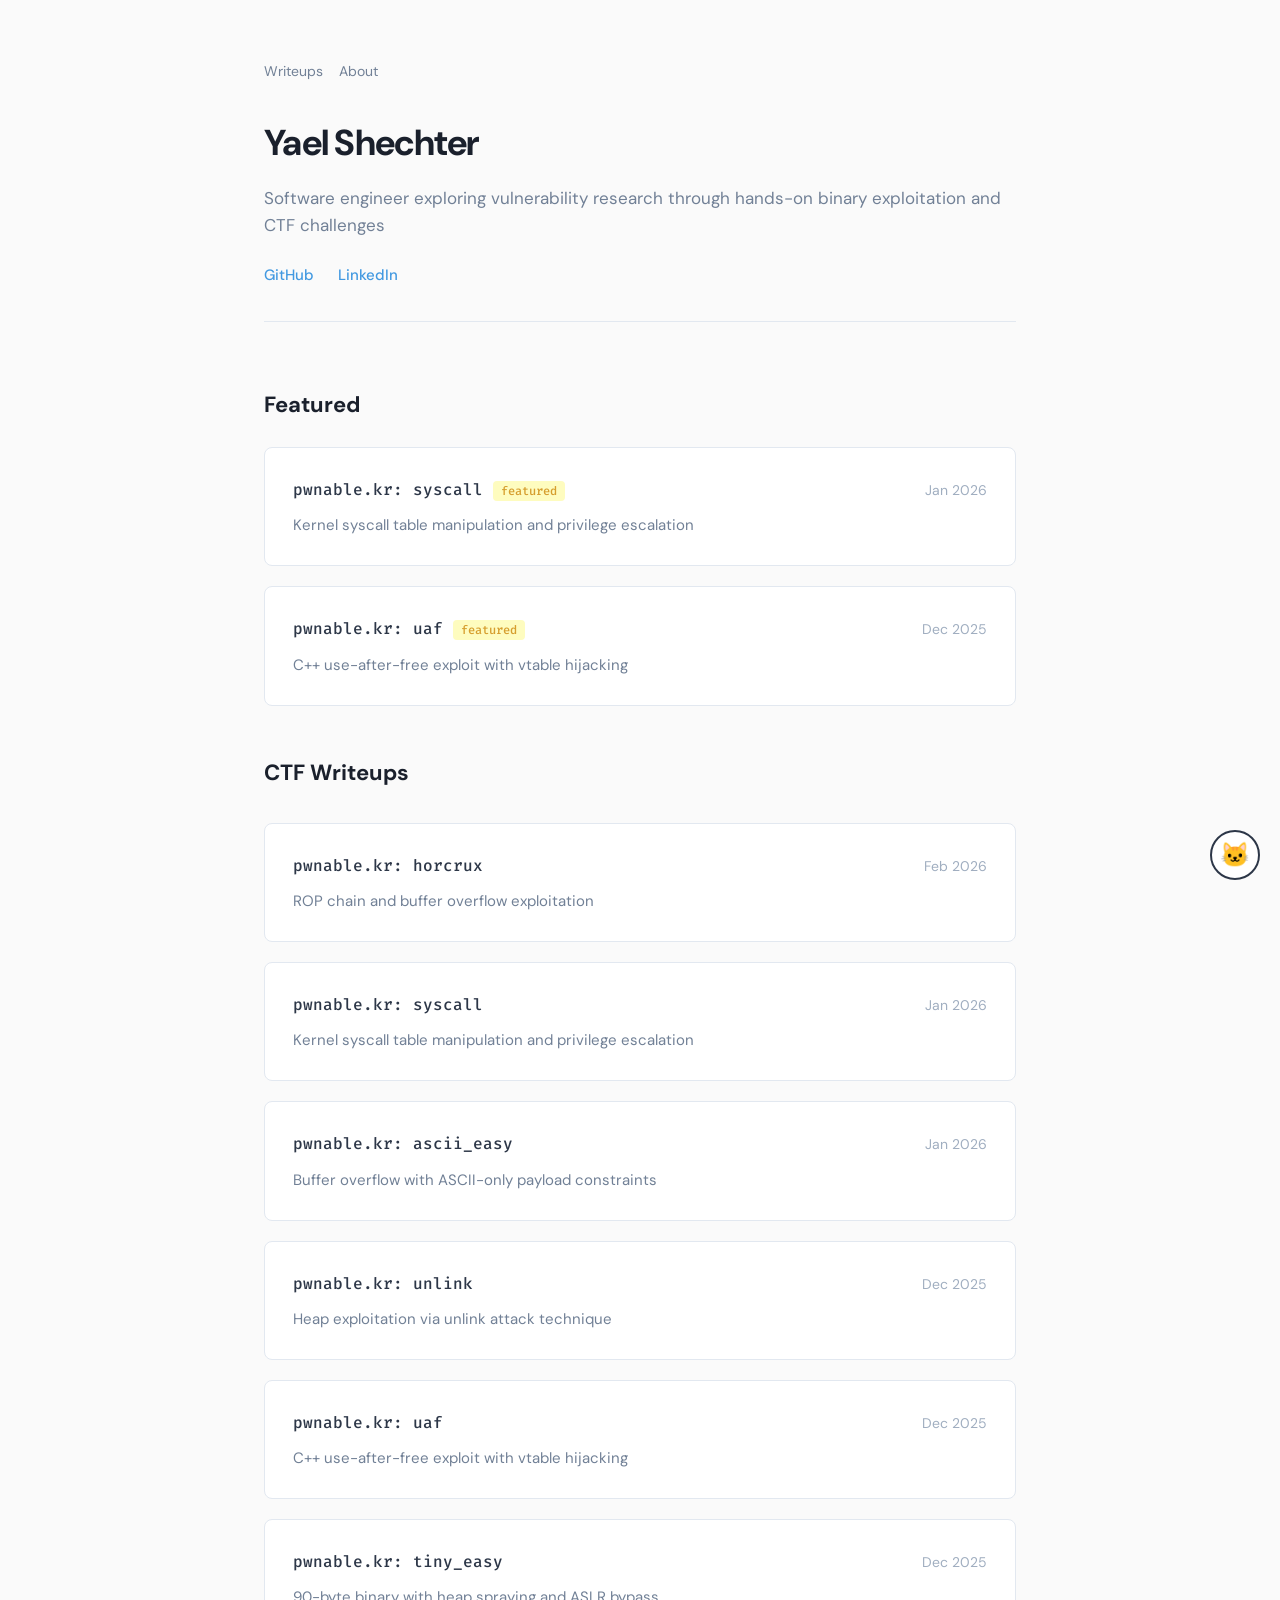
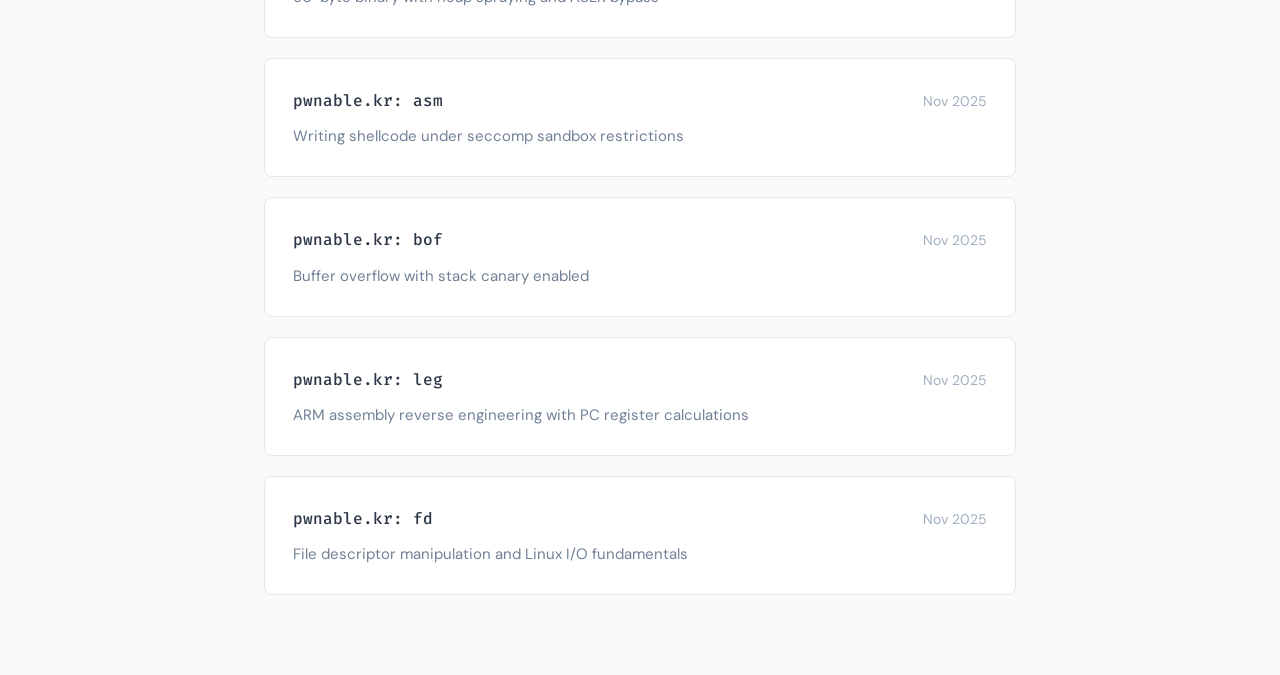
==== index.html @ b657d60a "featured" ====
<!DOCTYPE html>
<html lang="en">
<head>
    <!-- Google tag (gtag.js) -->
    <script async src="https://www.googletagmanager.com/gtag/js?id=G-88239B8JH3"></script>
    <script>
        window.dataLayer = window.dataLayer || [];
        function gtag(){dataLayer.push(arguments);}
        gtag('js', new Date());

        gtag('config', 'G-88239B8JH3');
    </script>

    <meta property="og:type" content="website" />
    <meta property="og:site_name" content="Yael Shechter - Security Research" />
    <meta property="og:title" content="Yael Shechter | Security Research & Binary Exploitation" />
    <meta property="og:description" content="Binary exploitation and vulnerability research writeups, focused on Linux internals and hands-on pwnable.kr challenges." />
    <meta property="og:url" content="https://yaelshechter.github.io/" />

    <meta name="description" content="Security research writeups by Yael Shechter, focusing on binary exploitation, Linux internals, and vulnerability research through hands-on pwnable.kr challenges." />
    <meta charset="UTF-8">
    <meta name="viewport" content="width=device-width, initial-scale=1.0">
    <title>Yael Shechter | Security Research & Binary Exploitation Writeups</title>
    <link rel="preconnect" href="https://fonts.googleapis.com">
    <link rel="preconnect" href="https://fonts.gstatic.com" crossorigin>
    <link rel="canonical" href="https://yaelshechter.github.io/" />

    <link href="https://fonts.googleapis.com/css2?family=DM+Sans:wght@400;500;700&family=Fira+Code:wght@400;500&display=swap" rel="stylesheet">
    <style>
        * {
            margin: 0;
            padding: 0;
            box-sizing: border-box;
        }

        body {
            font-family: 'DM Sans', sans-serif;
            background: #fafafa;
            color: #2d3748;
            line-height: 1.7;
        }

        .container {
            max-width: 800px;
            margin: 0 auto;
            padding: 60px 24px;
        }

        header {
            margin-bottom: 64px;
            padding-bottom: 32px;
            border-bottom: 1px solid #e2e8f0;
        }

        h1 {
            font-size: 36px;
            font-weight: 700;
            margin-bottom: 12px;
            color: #1a202c;
            letter-spacing: -0.02em;
        }

        .subtitle {
            color: #718096;
            font-size: 17px;
            margin-bottom: 24px;
            line-height: 1.6;
        }

        .links {
            display: flex;
            gap: 24px;
        }

        .links a {
            color: #4299e1;
            text-decoration: none;
            font-size: 15px;
            font-weight: 500;
            transition: color 0.2s;
        }

        .links a:hover {
            color: #2b6cb0;
        }

        .nav-links {
            display: flex;
            gap: 16px;
            margin-bottom: 24px;
        }

        .nav-links a {
            color: #718096;
            text-decoration: none;
            font-size: 14px;
            padding-bottom: 2px;
            border-bottom: 2px solid transparent;
            transition: all 0.2s;
        }

        .nav-links a:hover {
            color: #2d3748;
            border-bottom-color: #2d3748;
        }

        .section-title {
            font-size: 22px;
            font-weight: 700;
            margin-bottom: 32px;
            color: #1a202c;
        }

        .writeup-item {
            background: white;
            padding: 28px;
            margin-bottom: 20px;
            border-radius: 8px;
            border: 1px solid #e2e8f0;
            transition: all 0.2s ease;
            cursor: pointer;
        }

        .writeup-item a {
            text-decoration: none;
            color: inherit;
            display: block;
        }

        .writeup-item:hover {
            border-color: #2d3748;
            box-shadow: 8px 8px 0 #2d3748;
            transform: translateY(-2px);
        }

        .writeup-header {
            display: flex;
            justify-content: space-between;
            align-items: baseline;
            margin-bottom: 10px;
            gap: 20px;
        }

        .writeup-title {
            font-family: 'Fira Code', monospace;
            font-size: 16px;
            font-weight: 500;
            color: #2d3748;
        }

        .writeup-date {
            font-size: 14px;
            color: #a0aec0;
            white-space: nowrap;
        }

        .writeup-desc {
            color: #718096;
            font-size: 15px;
            line-height: 1.6;
        }

        .writeup-item.wip {
            background: #f7fafc;
            border-color: #edf2f7;
            cursor: default;
        }

        .writeup-item.wip:hover {
            border-color: #edf2f7;
            box-shadow: none;
            transform: none;
        }

        .writeup-item.wip .writeup-title {
            color: #a0aec0;
        }

        .writeup-item.wip .writeup-title::after {
            content: ' (WIP)';
            font-size: 13px;
            font-weight: 400;
            color: #cbd5e0;
        }

        .featured-badge {
            font-size: 12px;
            font-weight: 500;
            color: #d69e2e;
            background: #fefcbf;
            padding: 2px 8px;
            border-radius: 4px;
            margin-left: 10px;
            vertical-align: middle;
        }

        .featured-section {
            margin-bottom: 48px;
        }

        .featured-section .section-title {
            margin-bottom: 24px;
        }

        .all-section .section-title {
            margin-bottom: 24px;
        }

        @media (max-width: 768px) {
            h1 {
                font-size: 28px;
            }

            .writeup-header {
                flex-direction: column;
                gap: 6px;
            }

            .writeup-item {
                padding: 20px;
            }
        }
        /* Cat button */
        .cat-button {
            position: fixed;
            bottom: 20px;
            right: 20px;
            width: 50px;
            height: 50px;
            border-radius: 50%;
            background: white;
            border: 2px solid #2d3748;
            cursor: pointer;
            font-size: 24px;
            display: flex;
            align-items: center;
            justify-content: center;
            transition: all 0.2s ease;
            z-index: 1000;
        }

        .cat-button:hover {
            transform: scale(1.1);
            box-shadow: 4px 4px 0 #2d3748;
        }

        .cat-button:active {
            transform: scale(0.95);
        }
    </style>

    <script type="application/ld+json">
        {
            "@context": "https://schema.org",
            "@type": "Person",
            "name": "Yael Shechter",
            "url": "https://yaelshechter.github.io/",
            "sameAs": [
                "https://github.com/yaelshechter",
                "https://www.linkedin.com/in/yaelshechter/"
            ],
            "jobTitle": "Software Engineer / Security Researcher",
            "knowsAbout": [
                "Binary Exploitation",
                "Linux Internals",
                "Vulnerability Research",
                "CTF Challenges"
            ]
        }
    </script>

</head>
<body>
<script>
    // Function to spawn cats only when button is clicked
    function spawnCat() {
        const script = document.createElement('script');
        script.src = 'js/oneko.js';
        document.body.appendChild(script);
    }
</script>

<button class="cat-button" onclick="spawnCat()" title="Add a cat!">🐱</button>

<div class="container">
    <header>
        <div class="nav-links">
            <a href="index.html">Writeups</a>
            <a href="about.html">About</a>
        </div>
        <h1>Yael Shechter</h1>
        <p class="subtitle">Software engineer exploring vulnerability research through hands-on binary exploitation and CTF challenges</p>
        <div class="links">
            <a href="https://github.com/yaelshechter">GitHub</a>
            <a href="https://www.linkedin.com/in/yaelshechter/">LinkedIn</a>
        </div>
    </header>

    <main>
        <div class="featured-section">
            <h2 class="section-title">Featured</h2>

            <div class="writeup-item">
                <a href="pwnable-syscall.html">
                    <div class="writeup-header">
                        <span class="writeup-title">pwnable.kr: syscall<span class="featured-badge">featured</span></span>
                        <span class="writeup-date">Jan 2026</span>
                    </div>
                    <p class="writeup-desc">Kernel syscall table manipulation and privilege escalation</p>
                </a>
            </div>

            <div class="writeup-item">
                <a href="pwnable-uaf.html">
                    <div class="writeup-header">
                        <span class="writeup-title">pwnable.kr: uaf<span class="featured-badge">featured</span></span>
                        <span class="writeup-date">Dec 2025</span>
                    </div>
                    <p class="writeup-desc">C++ use-after-free exploit with vtable hijacking</p>
                </a>
            </div>
        </div>

        <h2 class="section-title">CTF Writeups</h2>

        <div class="writeup-item">
            <a href="pwnable-horcruxes.html">
                <div class="writeup-header">
                    <span class="writeup-title">pwnable.kr: horcrux</span>
                    <span class="writeup-date">Feb 2026</span>
                </div>
                <p class="writeup-desc">ROP chain and buffer overflow exploitation</p>
            </a>
        </div>

        <div class="writeup-item">
            <a href="pwnable-syscall.html">
                <div class="writeup-header">
                    <span class="writeup-title">pwnable.kr: syscall</span>
                    <span class="writeup-date">Jan 2026</span>
                </div>
                <p class="writeup-desc">Kernel syscall table manipulation and privilege escalation</p>
            </a>
        </div>

        <div class="writeup-item">
            <a href="pwnable-ascii_easy.html">
                <div class="writeup-header">
                    <span class="writeup-title">pwnable.kr: ascii_easy</span>
                    <span class="writeup-date">Jan 2026</span>
                </div>
                <p class="writeup-desc">Buffer overflow with ASCII-only payload constraints</p>
            </a>
        </div>

        <div class="writeup-item">
            <a href="pwnable-unlink.html">
                <div class="writeup-header">
                    <span class="writeup-title">pwnable.kr: unlink</span>
                    <span class="writeup-date">Dec 2025</span>
                </div>
                <p class="writeup-desc">Heap exploitation via unlink attack technique</p>
            </a>
        </div>

        <div class="writeup-item">
            <a href="pwnable-uaf.html">
                <div class="writeup-header">
                    <span class="writeup-title">pwnable.kr: uaf</span>
                    <span class="writeup-date">Dec 2025</span>
                </div>
                <p class="writeup-desc">C++ use-after-free exploit with vtable hijacking</p>
            </a>
        </div>

        <div class="writeup-item">
            <a href="pwnable-tiny_easy.html">
                <div class="writeup-header">
                    <span class="writeup-title">pwnable.kr: tiny_easy</span>
                    <span class="writeup-date">Dec 2025</span>
                </div>
                <p class="writeup-desc">90-byte binary with heap spraying and ASLR bypass</p>
            </a>
        </div>

        <div class="writeup-item">
            <a href="pwnable-asm.html">
                <div class="writeup-header">
                    <span class="writeup-title">pwnable.kr: asm</span>
                    <span class="writeup-date">Nov 2025</span>
                </div>
                <p class="writeup-desc">Writing shellcode under seccomp sandbox restrictions</p>
            </a>
        </div>

        <div class="writeup-item">
            <a href="pwnable-bof.html">
                <div class="writeup-header">
                    <span class="writeup-title">pwnable.kr: bof</span>
                    <span class="writeup-date">Nov 2025</span>
                </div>
                <p class="writeup-desc">Buffer overflow with stack canary enabled</p>
            </a>
        </div>

        <div class="writeup-item">
            <a href="pwnable-leg.html">
                <div class="writeup-header">
                    <span class="writeup-title">pwnable.kr: leg</span>
                    <span class="writeup-date">Nov 2025</span>
                </div>
                <p class="writeup-desc">ARM assembly reverse engineering with PC register calculations</p>
            </a>
        </div>

        <div class="writeup-item">
            <a href="pwnable-fd.html">
                <div class="writeup-header">
                    <span class="writeup-title">pwnable.kr: fd</span>
                    <span class="writeup-date">Nov 2025</span>
                </div>
                <p class="writeup-desc">File descriptor manipulation and Linux I/O fundamentals</p>
            </a>
        </div>

    </main>
</div>
</body>
</html>
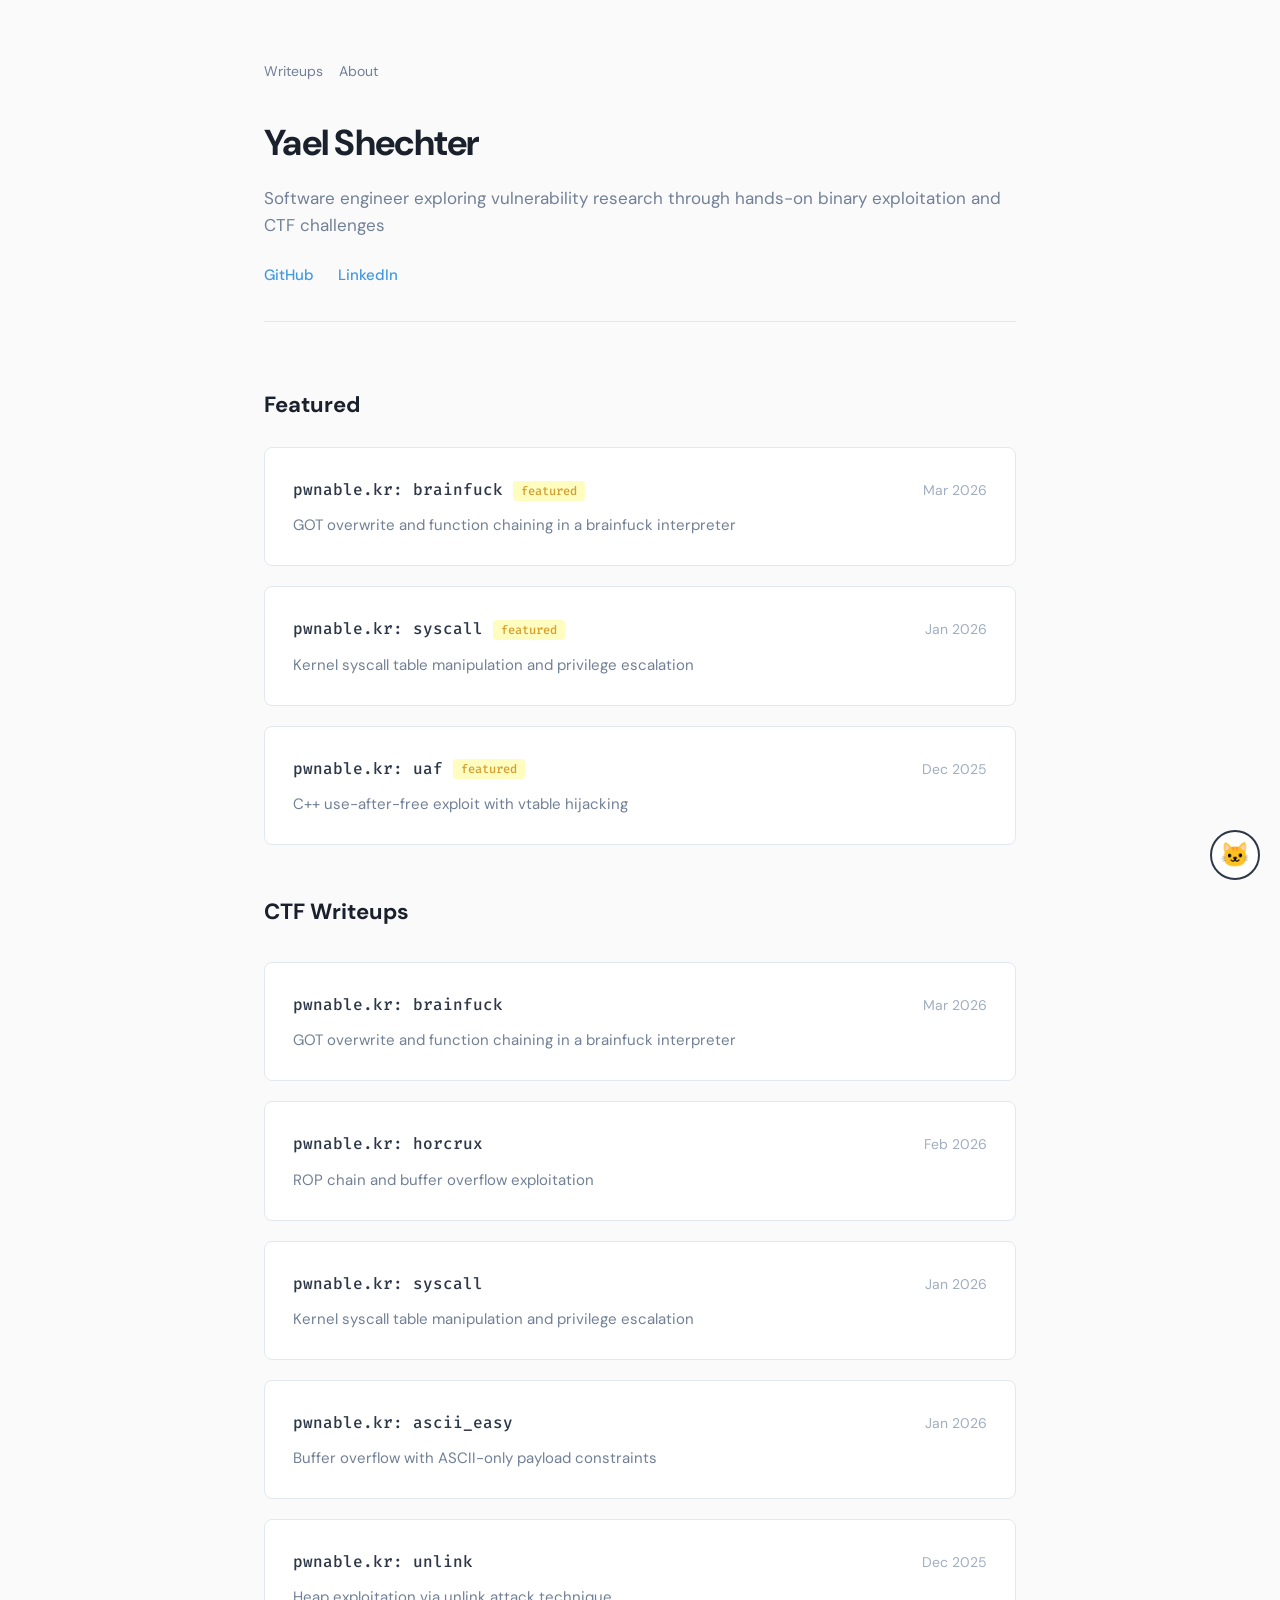
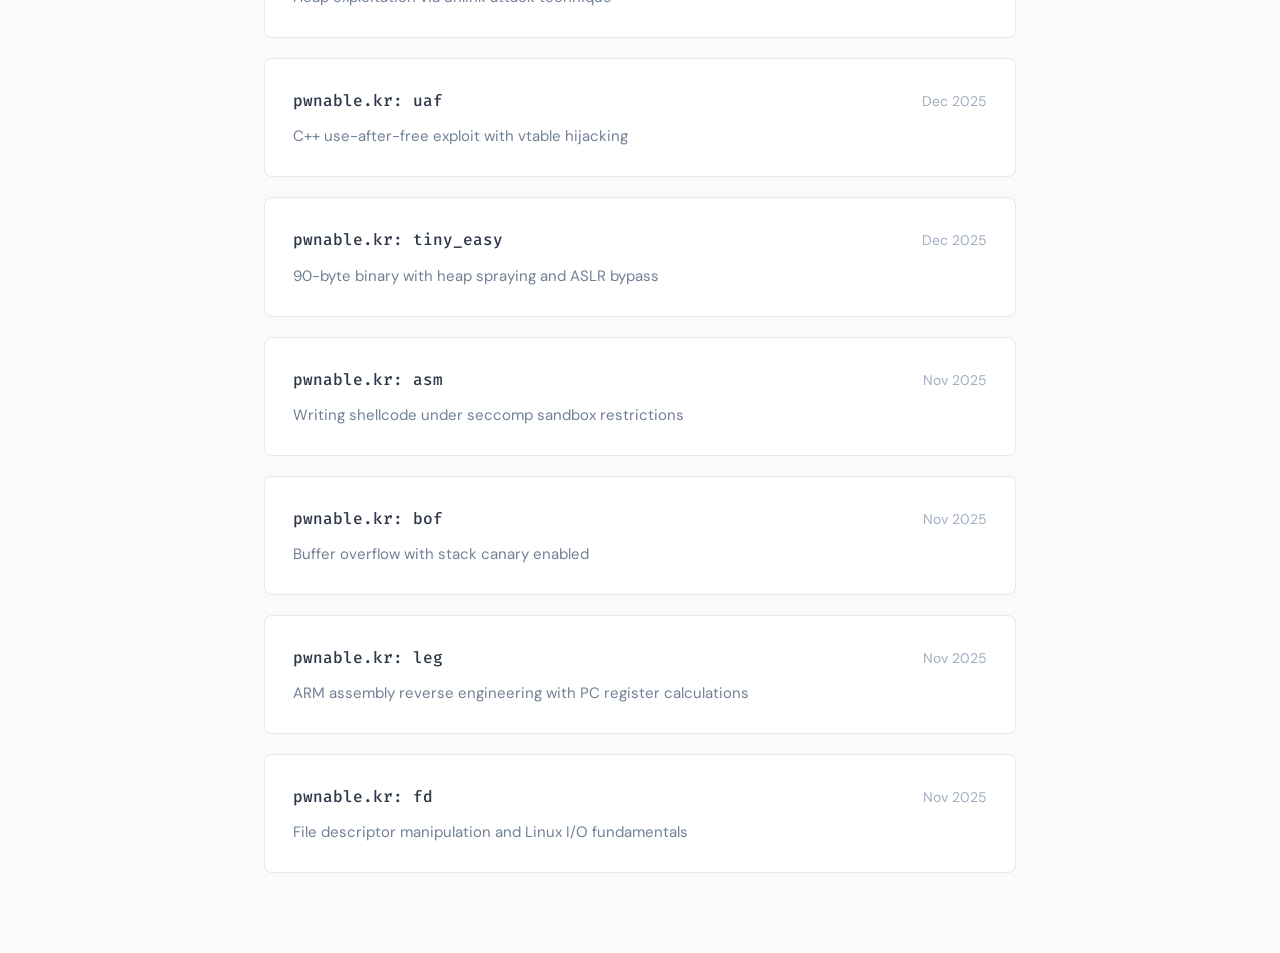
==== commit cb2f3922: "fixes" ====
--- a/index.html
+++ b/index.html
@@ -16,6 +16,9 @@
     <meta property="og:title" content="Yael Shechter | Security Research & Binary Exploitation" />
     <meta property="og:description" content="Binary exploitation and vulnerability research writeups, focused on Linux internals and hands-on pwnable.kr challenges." />
     <meta property="og:url" content="https://yaelshechter.github.io/" />
+    <meta name="twitter:card" content="summary" />
+    <meta name="twitter:title" content="Yael Shechter | Security Research & Binary Exploitation" />
+    <meta name="twitter:description" content="Binary exploitation and vulnerability research writeups, focused on Linux internals and hands-on pwnable.kr challenges." />
 
     <meta name="description" content="Security research writeups by Yael Shechter, focusing on binary exploitation, Linux internals, and vulnerability research through hands-on pwnable.kr challenges." />
     <meta charset="UTF-8">
@@ -26,228 +29,8 @@
     <link rel="canonical" href="https://yaelshechter.github.io/" />
 
     <link href="https://fonts.googleapis.com/css2?family=DM+Sans:wght@400;500;700&family=Fira+Code:wght@400;500&display=swap" rel="stylesheet">
-    <style>
-        * {
-            margin: 0;
-            padding: 0;
-            box-sizing: border-box;
-        }
-
-        body {
-            font-family: 'DM Sans', sans-serif;
-            background: #fafafa;
-            color: #2d3748;
-            line-height: 1.7;
-        }
-
-        .container {
-            max-width: 800px;
-            margin: 0 auto;
-            padding: 60px 24px;
-        }
-
-        header {
-            margin-bottom: 64px;
-            padding-bottom: 32px;
-            border-bottom: 1px solid #e2e8f0;
-        }
-
-        h1 {
-            font-size: 36px;
-            font-weight: 700;
-            margin-bottom: 12px;
-            color: #1a202c;
-            letter-spacing: -0.02em;
-        }
-
-        .subtitle {
-            color: #718096;
-            font-size: 17px;
-            margin-bottom: 24px;
-            line-height: 1.6;
-        }
-
-        .links {
-            display: flex;
-            gap: 24px;
-        }
-
-        .links a {
-            color: #4299e1;
-            text-decoration: none;
-            font-size: 15px;
-            font-weight: 500;
-            transition: color 0.2s;
-        }
-
-        .links a:hover {
-            color: #2b6cb0;
-        }
-
-        .nav-links {
-            display: flex;
-            gap: 16px;
-            margin-bottom: 24px;
-        }
-
-        .nav-links a {
-            color: #718096;
-            text-decoration: none;
-            font-size: 14px;
-            padding-bottom: 2px;
-            border-bottom: 2px solid transparent;
-            transition: all 0.2s;
-        }
-
-        .nav-links a:hover {
-            color: #2d3748;
-            border-bottom-color: #2d3748;
-        }
-
-        .section-title {
-            font-size: 22px;
-            font-weight: 700;
-            margin-bottom: 32px;
-            color: #1a202c;
-        }
-
-        .writeup-item {
-            background: white;
-            padding: 28px;
-            margin-bottom: 20px;
-            border-radius: 8px;
-            border: 1px solid #e2e8f0;
-            transition: all 0.2s ease;
-            cursor: pointer;
-        }
-
-        .writeup-item a {
-            text-decoration: none;
-            color: inherit;
-            display: block;
-        }
-
-        .writeup-item:hover {
-            border-color: #2d3748;
-            box-shadow: 8px 8px 0 #2d3748;
-            transform: translateY(-2px);
-        }
-
-        .writeup-header {
-            display: flex;
-            justify-content: space-between;
-            align-items: baseline;
-            margin-bottom: 10px;
-            gap: 20px;
-        }
-
-        .writeup-title {
-            font-family: 'Fira Code', monospace;
-            font-size: 16px;
-            font-weight: 500;
-            color: #2d3748;
-        }
-
-        .writeup-date {
-            font-size: 14px;
-            color: #a0aec0;
-            white-space: nowrap;
-        }
-
-        .writeup-desc {
-            color: #718096;
-            font-size: 15px;
-            line-height: 1.6;
-        }
-
-        .writeup-item.wip {
-            background: #f7fafc;
-            border-color: #edf2f7;
-            cursor: default;
-        }
-
-        .writeup-item.wip:hover {
-            border-color: #edf2f7;
-            box-shadow: none;
-            transform: none;
-        }
-
-        .writeup-item.wip .writeup-title {
-            color: #a0aec0;
-        }
-
-        .writeup-item.wip .writeup-title::after {
-            content: ' (WIP)';
-            font-size: 13px;
-            font-weight: 400;
-            color: #cbd5e0;
-        }
-
-        .featured-badge {
-            font-size: 12px;
-            font-weight: 500;
-            color: #d69e2e;
-            background: #fefcbf;
-            padding: 2px 8px;
-            border-radius: 4px;
-            margin-left: 10px;
-            vertical-align: middle;
-        }
-
-        .featured-section {
-            margin-bottom: 48px;
-        }
-
-        .featured-section .section-title {
-            margin-bottom: 24px;
-        }
-
-        .all-section .section-title {
-            margin-bottom: 24px;
-        }
-
-        @media (max-width: 768px) {
-            h1 {
-                font-size: 28px;
-            }
-
-            .writeup-header {
-                flex-direction: column;
-                gap: 6px;
-            }
-
-            .writeup-item {
-                padding: 20px;
-            }
-        }
-        /* Cat button */
-        .cat-button {
-            position: fixed;
-            bottom: 20px;
-            right: 20px;
-            width: 50px;
-            height: 50px;
-            border-radius: 50%;
-            background: white;
-            border: 2px solid #2d3748;
-            cursor: pointer;
-            font-size: 24px;
-            display: flex;
-            align-items: center;
-            justify-content: center;
-            transition: all 0.2s ease;
-            z-index: 1000;
-        }
-
-        .cat-button:hover {
-            transform: scale(1.1);
-            box-shadow: 4px 4px 0 #2d3748;
-        }
-
-        .cat-button:active {
-            transform: scale(0.95);
-        }
-    </style>
+    <link rel="icon" type="image/svg+xml" href="/favicon.svg">
+    <link rel="stylesheet" href="css/index.css">
 
     <script type="application/ld+json">
         {
@@ -271,14 +54,7 @@
 
 </head>
 <body>
-<script>
-    // Function to spawn cats only when button is clicked
-    function spawnCat() {
-        const script = document.createElement('script');
-        script.src = 'js/oneko.js';
-        document.body.appendChild(script);
-    }
-</script>
+<script src="js/writeup.js"></script>
 
 <button class="cat-button" onclick="spawnCat()" title="Add a cat!">🐱</button>
 
@@ -299,6 +75,16 @@
     <main>
         <div class="featured-section">
             <h2 class="section-title">Featured</h2>
+
+            <div class="writeup-item">
+                <a href="pwnable-brainfuck.html">
+                    <div class="writeup-header">
+                        <span class="writeup-title">pwnable.kr: brainfuck<span class="featured-badge">featured</span></span>
+                        <span class="writeup-date">Mar 2026</span>
+                    </div>
+                    <p class="writeup-desc">GOT overwrite and function chaining in a brainfuck interpreter</p>
+                </a>
+            </div>
 
             <div class="writeup-item">
                 <a href="pwnable-syscall.html">
@@ -324,6 +110,16 @@
         <h2 class="section-title">CTF Writeups</h2>
 
         <div class="writeup-item">
+            <a href="pwnable-brainfuck.html">
+                <div class="writeup-header">
+                    <span class="writeup-title">pwnable.kr: brainfuck</span>
+                    <span class="writeup-date">Mar 2026</span>
+                </div>
+                <p class="writeup-desc">GOT overwrite and function chaining in a brainfuck interpreter</p>
+            </a>
+        </div>
+
+        <div class="writeup-item">
             <a href="pwnable-horcruxes.html">
                 <div class="writeup-header">
                     <span class="writeup-title">pwnable.kr: horcrux</span>
--- a/css/index.css
+++ b/css/index.css
@@ -0,0 +1,289 @@
+/* Styles for the homepage and about page */
+* {
+    margin: 0;
+    padding: 0;
+    box-sizing: border-box;
+}
+
+body {
+    font-family: 'DM Sans', sans-serif;
+    background: #fafafa;
+    color: #2d3748;
+    line-height: 1.7;
+}
+
+.container {
+    max-width: 800px;
+    margin: 0 auto;
+    padding: 60px 24px;
+}
+
+header {
+    margin-bottom: 64px;
+    padding-bottom: 32px;
+    border-bottom: 1px solid #e2e8f0;
+}
+
+h1 {
+    font-size: 36px;
+    font-weight: 700;
+    margin-bottom: 12px;
+    color: #1a202c;
+    letter-spacing: -0.02em;
+}
+
+.back-link {
+    color: #4299e1;
+    text-decoration: none;
+    font-size: 15px;
+    font-weight: 500;
+    transition: color 0.2s;
+    display: inline-block;
+    margin-bottom: 24px;
+}
+
+.back-link:hover {
+    color: #2b6cb0;
+}
+
+.back-link::before {
+    content: '← ';
+}
+
+.subtitle {
+    color: #718096;
+    font-size: 17px;
+    margin-bottom: 24px;
+    line-height: 1.6;
+}
+
+.links {
+    display: flex;
+    gap: 24px;
+}
+
+.links a {
+    color: #4299e1;
+    text-decoration: none;
+    font-size: 15px;
+    font-weight: 500;
+    transition: color 0.2s;
+}
+
+.links a:hover {
+    color: #2b6cb0;
+}
+
+.nav-links {
+    display: flex;
+    gap: 16px;
+    margin-bottom: 24px;
+}
+
+.nav-links a {
+    color: #718096;
+    text-decoration: none;
+    font-size: 14px;
+    padding-bottom: 2px;
+    border-bottom: 2px solid transparent;
+    transition: all 0.2s;
+}
+
+.nav-links a:hover {
+    color: #2d3748;
+    border-bottom-color: #2d3748;
+}
+
+.section-title {
+    font-size: 22px;
+    font-weight: 700;
+    margin-bottom: 32px;
+    color: #1a202c;
+}
+
+.writeup-item {
+    background: white;
+    padding: 28px;
+    margin-bottom: 20px;
+    border-radius: 8px;
+    border: 1px solid #e2e8f0;
+    transition: all 0.2s ease;
+    cursor: pointer;
+}
+
+.writeup-item a {
+    text-decoration: none;
+    color: inherit;
+    display: block;
+}
+
+.writeup-item:hover {
+    border-color: #2d3748;
+    box-shadow: 8px 8px 0 #2d3748;
+    transform: translateY(-2px);
+}
+
+.writeup-header {
+    display: flex;
+    justify-content: space-between;
+    align-items: baseline;
+    margin-bottom: 10px;
+    gap: 20px;
+}
+
+.writeup-title {
+    font-family: 'Fira Code', monospace;
+    font-size: 16px;
+    font-weight: 500;
+    color: #2d3748;
+}
+
+.writeup-date {
+    font-size: 14px;
+    color: #a0aec0;
+    white-space: nowrap;
+}
+
+.writeup-desc {
+    color: #718096;
+    font-size: 15px;
+    line-height: 1.6;
+}
+
+.writeup-item.wip {
+    background: #f7fafc;
+    border-color: #edf2f7;
+    cursor: default;
+}
+
+.writeup-item.wip:hover {
+    border-color: #edf2f7;
+    box-shadow: none;
+    transform: none;
+}
+
+.writeup-item.wip .writeup-title {
+    color: #a0aec0;
+}
+
+.writeup-item.wip .writeup-title::after {
+    content: ' (WIP)';
+    font-size: 13px;
+    font-weight: 400;
+    color: #cbd5e0;
+}
+
+.featured-badge {
+    font-size: 12px;
+    font-weight: 500;
+    color: #d69e2e;
+    background: #fefcbf;
+    padding: 2px 8px;
+    border-radius: 4px;
+    margin-left: 10px;
+    vertical-align: middle;
+}
+
+.featured-section {
+    margin-bottom: 48px;
+}
+
+.featured-section .section-title {
+    margin-bottom: 24px;
+}
+
+.all-section .section-title {
+    margin-bottom: 24px;
+}
+
+/* About page content block */
+.content {
+    background: white;
+    padding: 40px;
+    border-radius: 8px;
+    border: 1px solid #e2e8f0;
+}
+
+.content h2 {
+    font-family: 'Fira Code', monospace;
+    font-size: 20px;
+    font-weight: 600;
+    color: #1a202c;
+    margin-top: 32px;
+    margin-bottom: 16px;
+}
+
+.content h2:first-child {
+    margin-top: 0;
+}
+
+.content p {
+    margin-bottom: 16px;
+    font-size: 16px;
+    line-height: 1.7;
+}
+
+.content ul {
+    margin-left: 24px;
+    margin-bottom: 16px;
+}
+
+.content li {
+    margin-bottom: 8px;
+}
+
+.content code {
+    font-family: 'Fira Code', monospace;
+    background: #f7fafc;
+    padding: 2px 6px;
+    border-radius: 3px;
+    font-size: 14px;
+    color: #2d3748;
+}
+
+/* Cat button */
+.cat-button {
+    position: fixed;
+    bottom: 20px;
+    right: 20px;
+    width: 50px;
+    height: 50px;
+    border-radius: 50%;
+    background: white;
+    border: 2px solid #2d3748;
+    cursor: pointer;
+    font-size: 24px;
+    display: flex;
+    align-items: center;
+    justify-content: center;
+    transition: all 0.2s ease;
+    z-index: 1000;
+}
+
+.cat-button:hover {
+    transform: scale(1.1);
+    box-shadow: 4px 4px 0 #2d3748;
+}
+
+.cat-button:active {
+    transform: scale(0.95);
+}
+
+@media (max-width: 768px) {
+    h1 {
+        font-size: 28px;
+    }
+
+    .writeup-header {
+        flex-direction: column;
+        gap: 6px;
+    }
+
+    .writeup-item {
+        padding: 20px;
+    }
+
+    .content {
+        padding: 24px;
+    }
+}
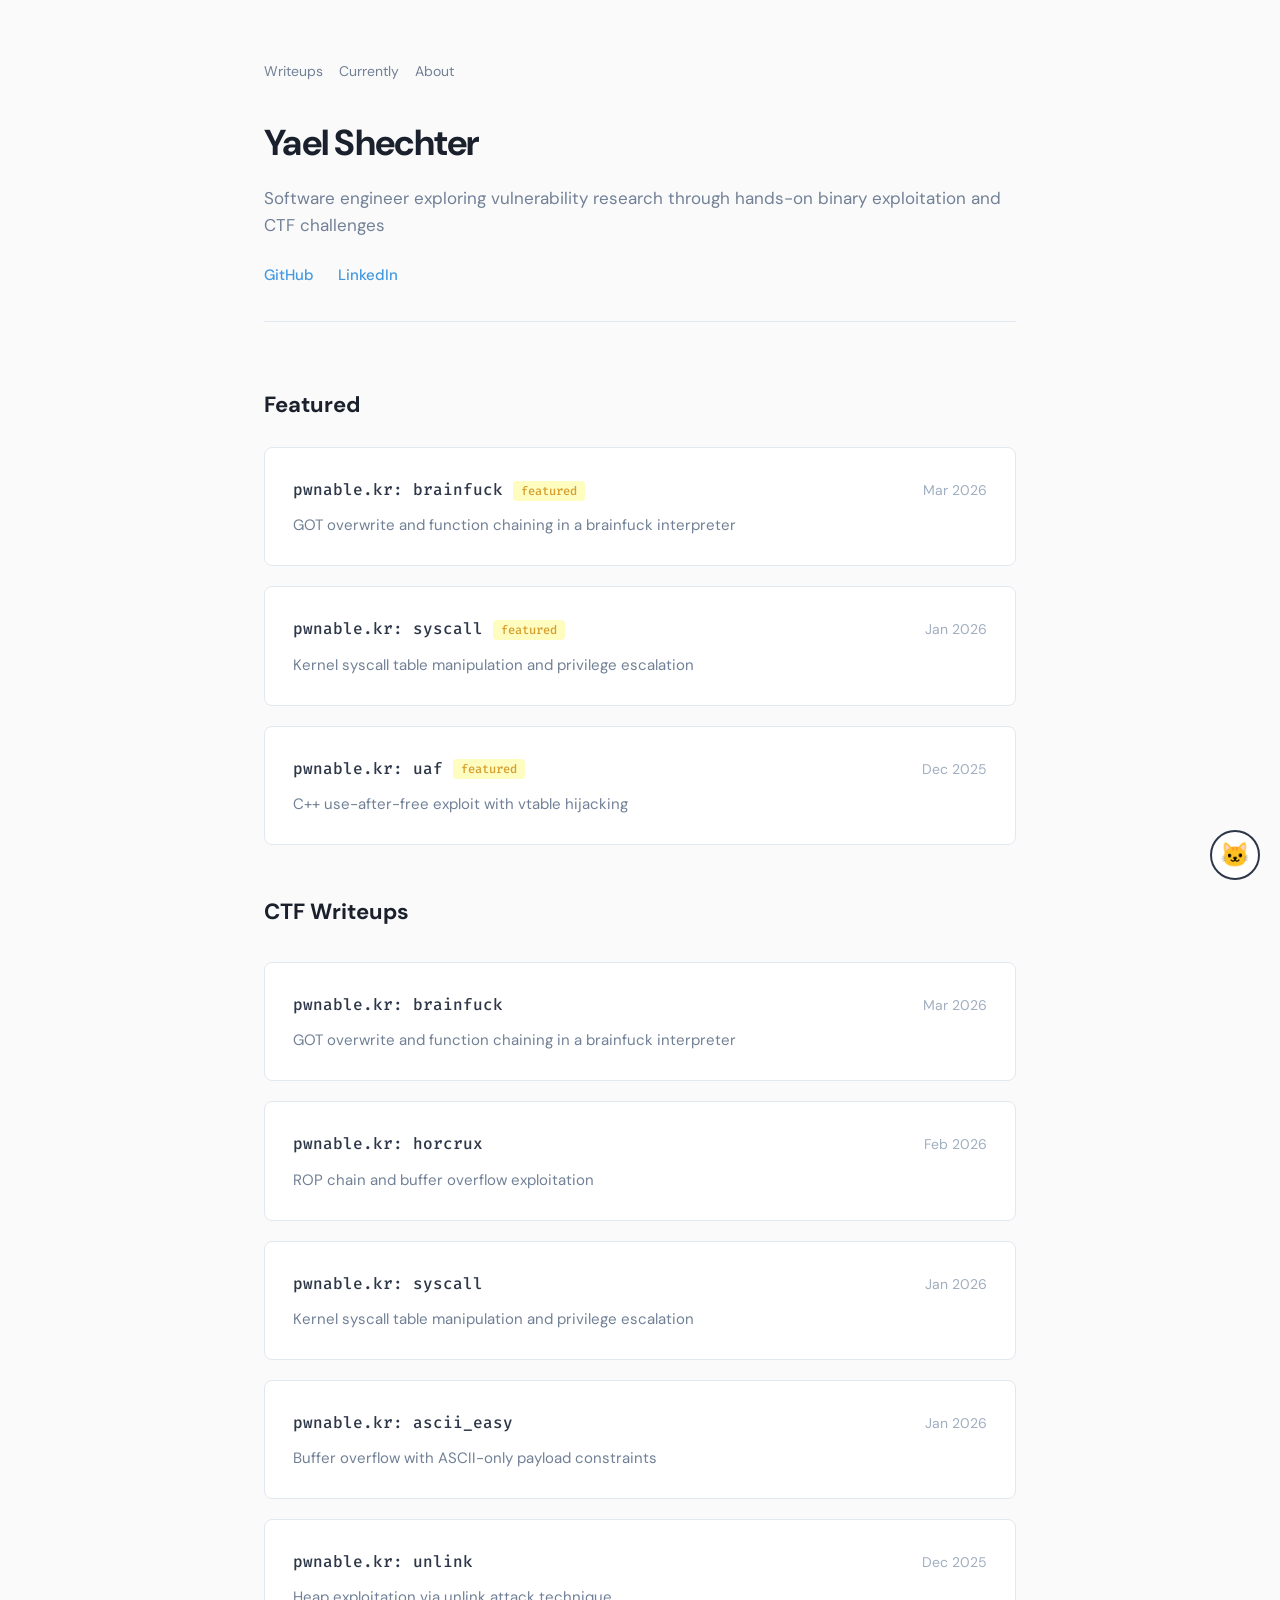
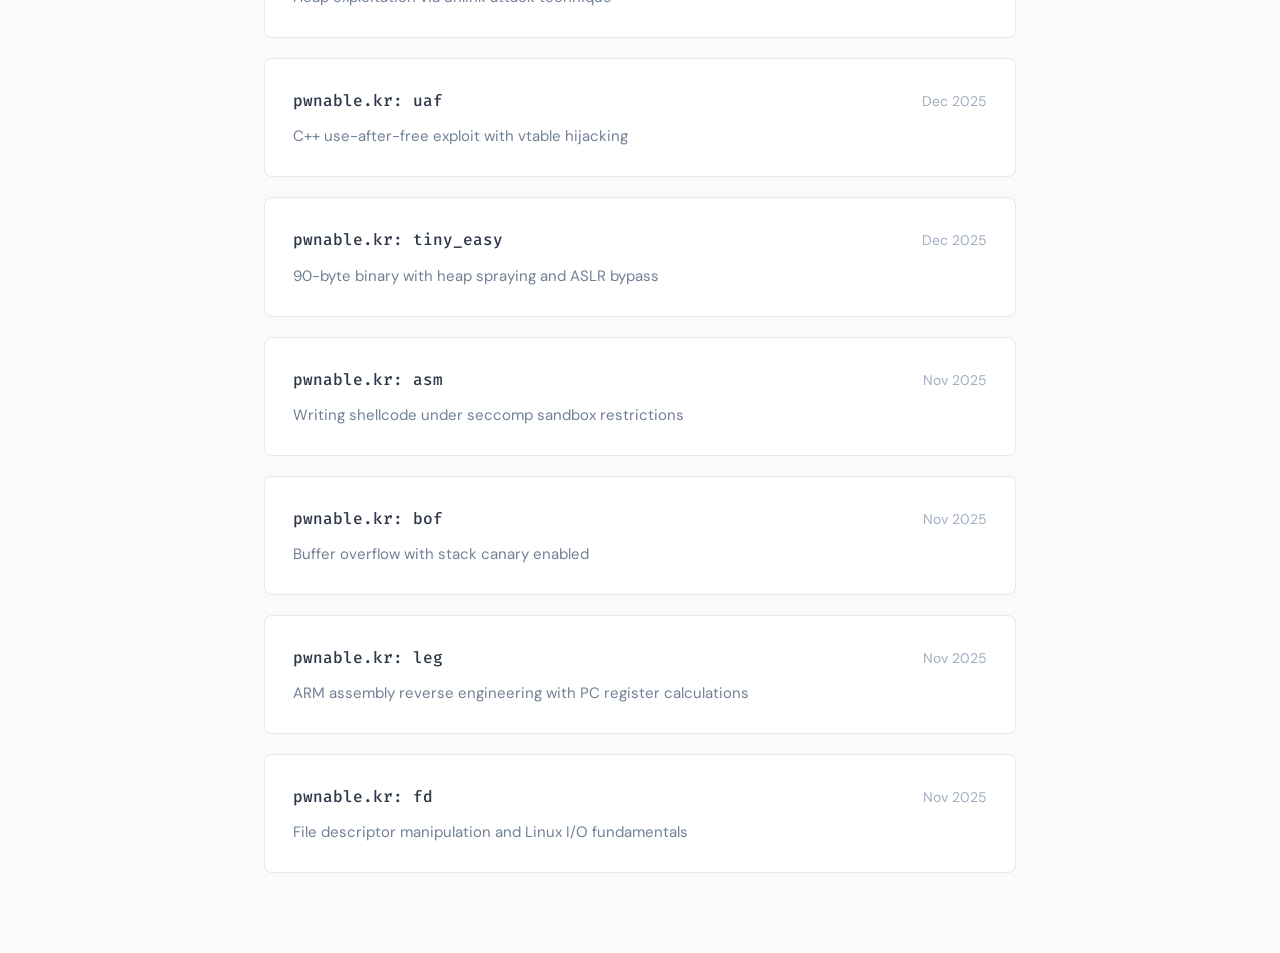
==== commit ee2197d0: "about and currently" ====
--- a/index.html
+++ b/index.html
@@ -62,6 +62,7 @@
     <header>
         <div class="nav-links">
             <a href="index.html">Writeups</a>
+            <a href="currently.html">Currently</a>
             <a href="about.html">About</a>
         </div>
         <h1>Yael Shechter</h1>
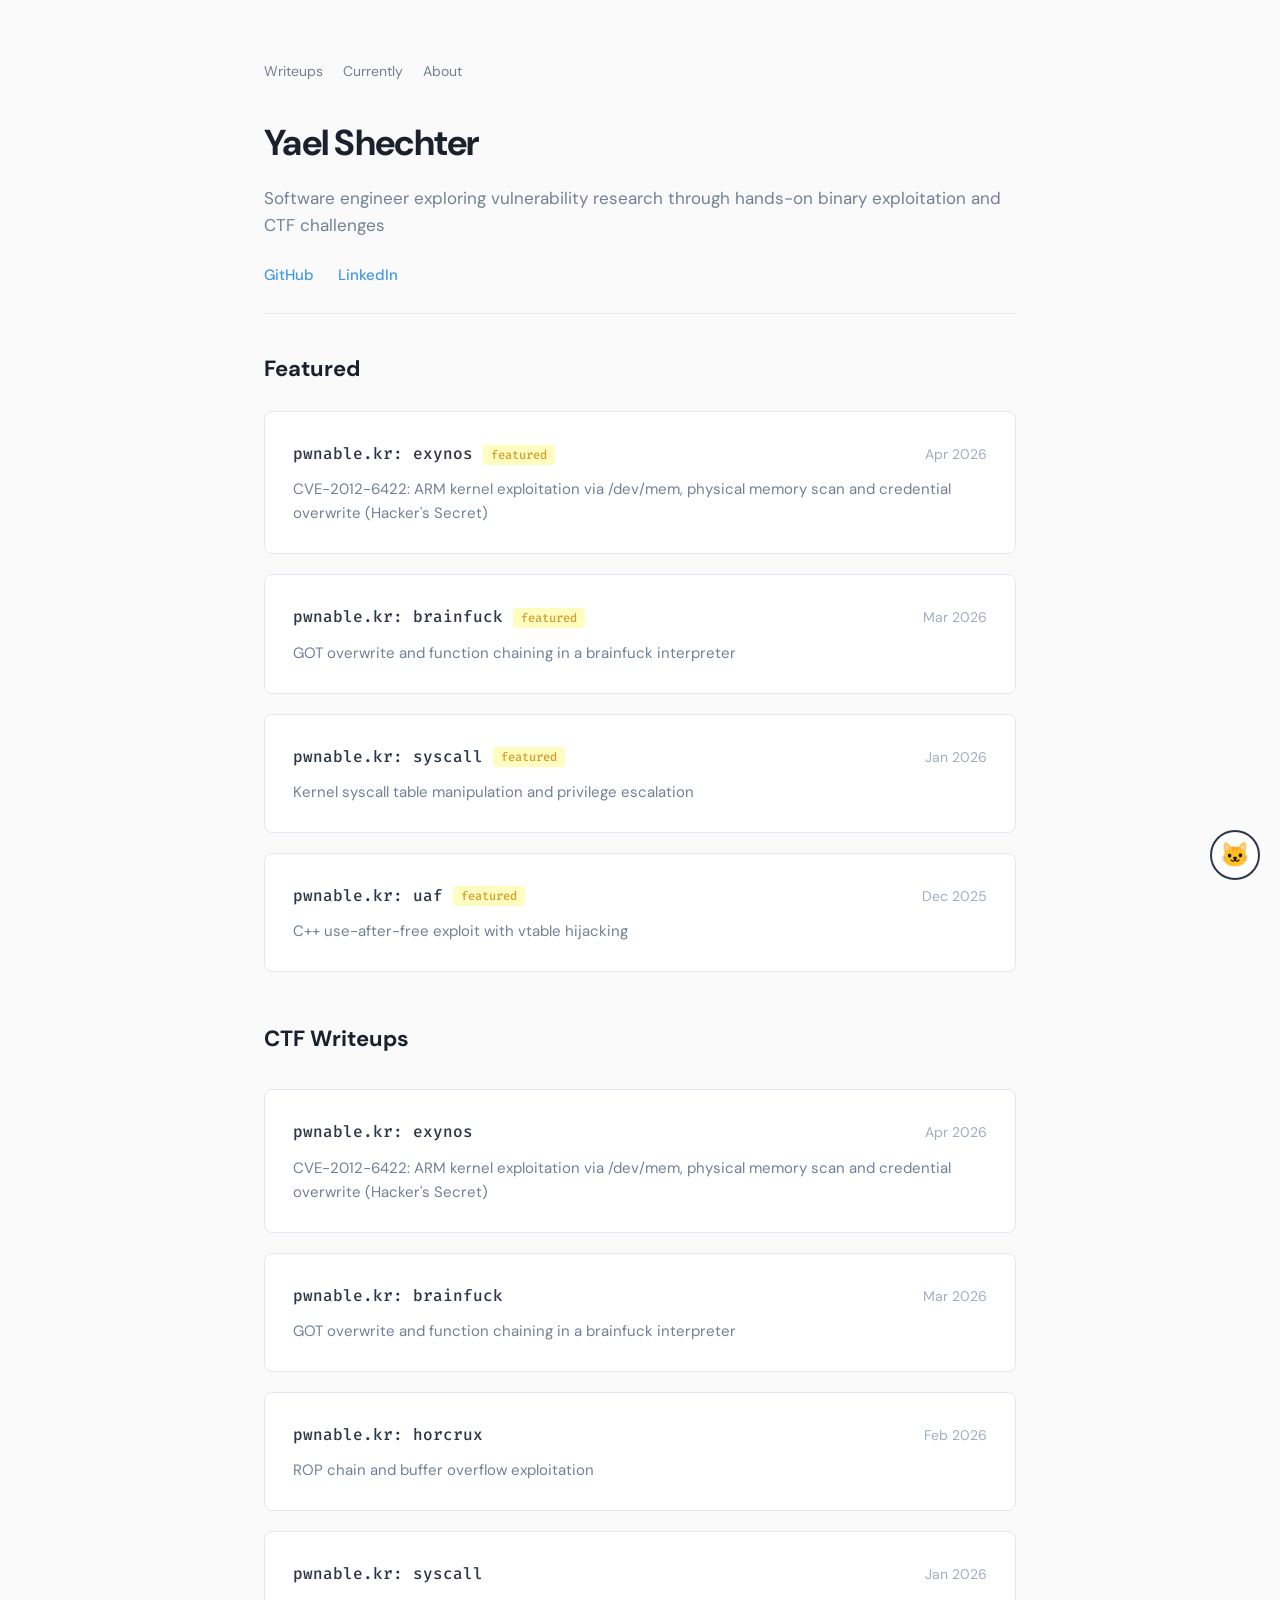
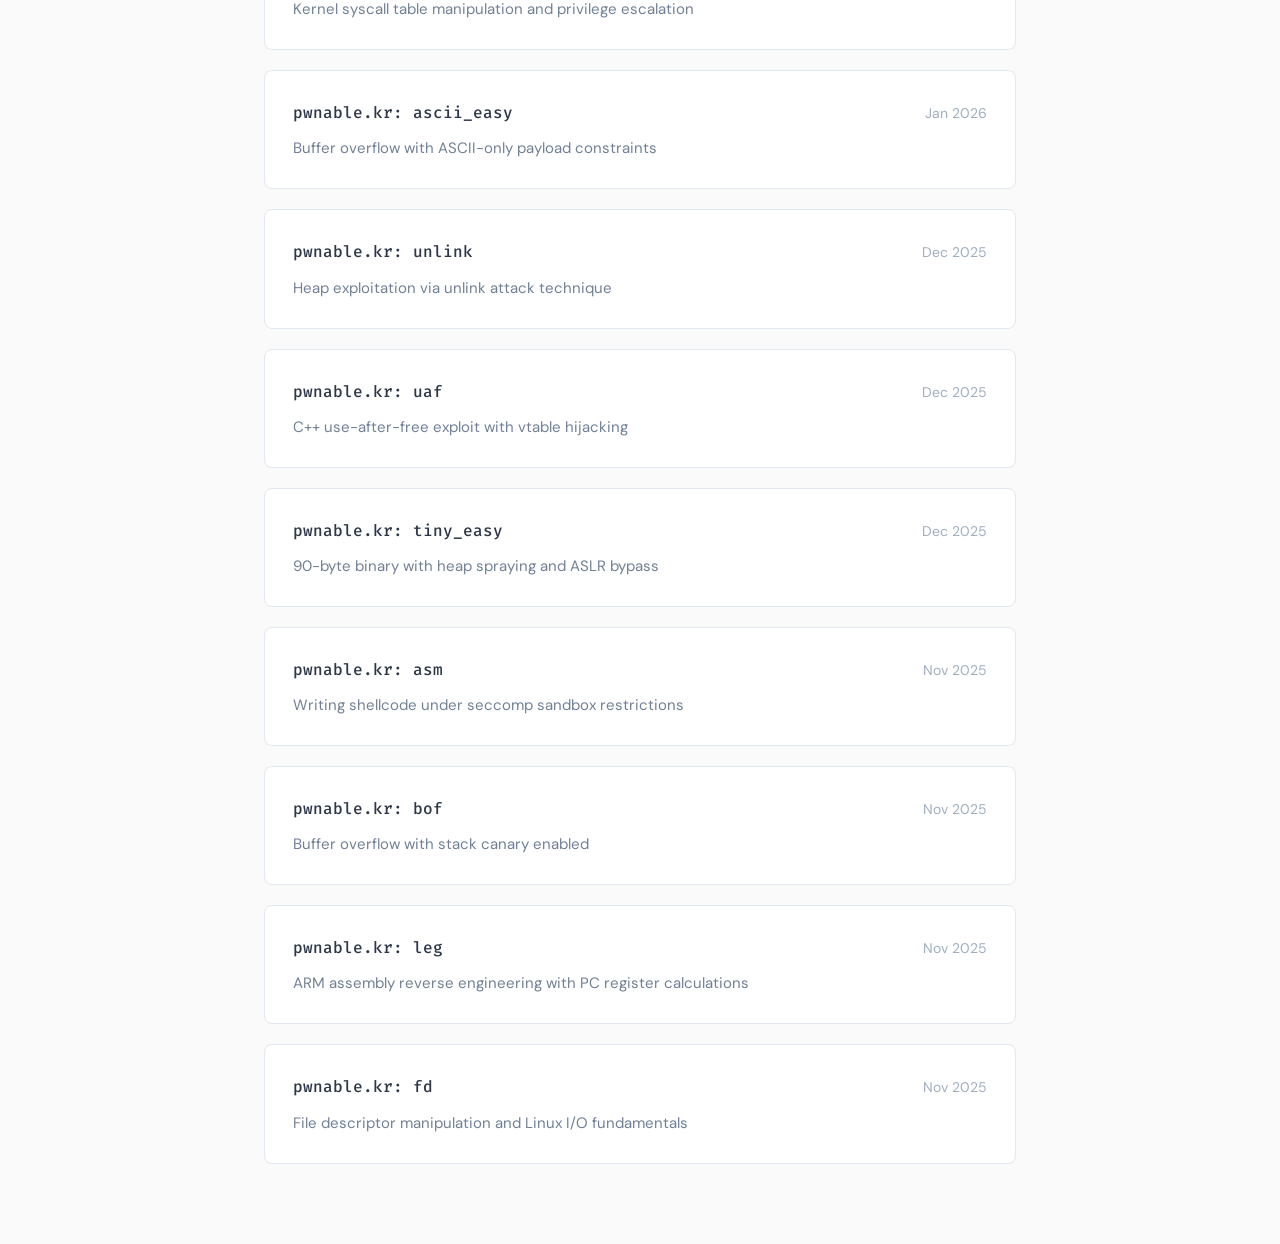
==== commit 6928e4a3: "add exynos writeup" ====
--- a/index.html
+++ b/index.html
@@ -78,6 +78,16 @@
             <h2 class="section-title">Featured</h2>
 
             <div class="writeup-item">
+                <a href="pwnable-exynos.html">
+                    <div class="writeup-header">
+                        <span class="writeup-title">pwnable.kr: exynos<span class="featured-badge">featured</span></span>
+                        <span class="writeup-date">Apr 2026</span>
+                    </div>
+                    <p class="writeup-desc">CVE-2012-6422: ARM kernel exploitation via /dev/mem, physical memory scan and credential overwrite (Hacker's Secret)</p>
+                </a>
+            </div>
+
+            <div class="writeup-item">
                 <a href="pwnable-brainfuck.html">
                     <div class="writeup-header">
                         <span class="writeup-title">pwnable.kr: brainfuck<span class="featured-badge">featured</span></span>
@@ -109,6 +119,16 @@
         </div>
 
         <h2 class="section-title">CTF Writeups</h2>
+
+        <div class="writeup-item">
+            <a href="pwnable-exynos.html">
+                <div class="writeup-header">
+                    <span class="writeup-title">pwnable.kr: exynos</span>
+                    <span class="writeup-date">Apr 2026</span>
+                </div>
+                <p class="writeup-desc">CVE-2012-6422: ARM kernel exploitation via /dev/mem, physical memory scan and credential overwrite (Hacker's Secret)</p>
+            </a>
+        </div>
 
         <div class="writeup-item">
             <a href="pwnable-brainfuck.html">
--- a/css/index.css
+++ b/css/index.css
@@ -19,8 +19,8 @@
 }
 
 header {
-    margin-bottom: 64px;
-    padding-bottom: 32px;
+    margin-bottom: 36px;
+    padding-bottom: 24px;
     border-bottom: 1px solid #e2e8f0;
 }
 
@@ -76,7 +76,7 @@
 
 .nav-links {
     display: flex;
-    gap: 16px;
+    gap: 20px;
     margin-bottom: 24px;
 }
 
@@ -92,6 +92,12 @@
 .nav-links a:hover {
     color: #2d3748;
     border-bottom-color: #2d3748;
+}
+
+.nav-links a.nav-active {
+    color: #2d3748;
+    border-bottom-color: #2d3748;
+    font-weight: 500;
 }
 
 .section-title {
@@ -221,6 +227,24 @@
     margin-bottom: 16px;
     font-size: 16px;
     line-height: 1.7;
+}
+
+.about-label {
+    font-size: 12px !important;
+    font-family: 'Fira Code', monospace;
+    text-transform: uppercase;
+    letter-spacing: 0.08em;
+    color: #a0aec0;
+    margin-bottom: 6px !important;
+}
+
+.about-intro {
+    font-size: 18px !important;
+    color: #1a202c;
+    font-weight: 500;
+    border-left: 3px solid #2d3748;
+    padding-left: 16px;
+    margin-bottom: 24px !important;
 }
 
 .content ul {
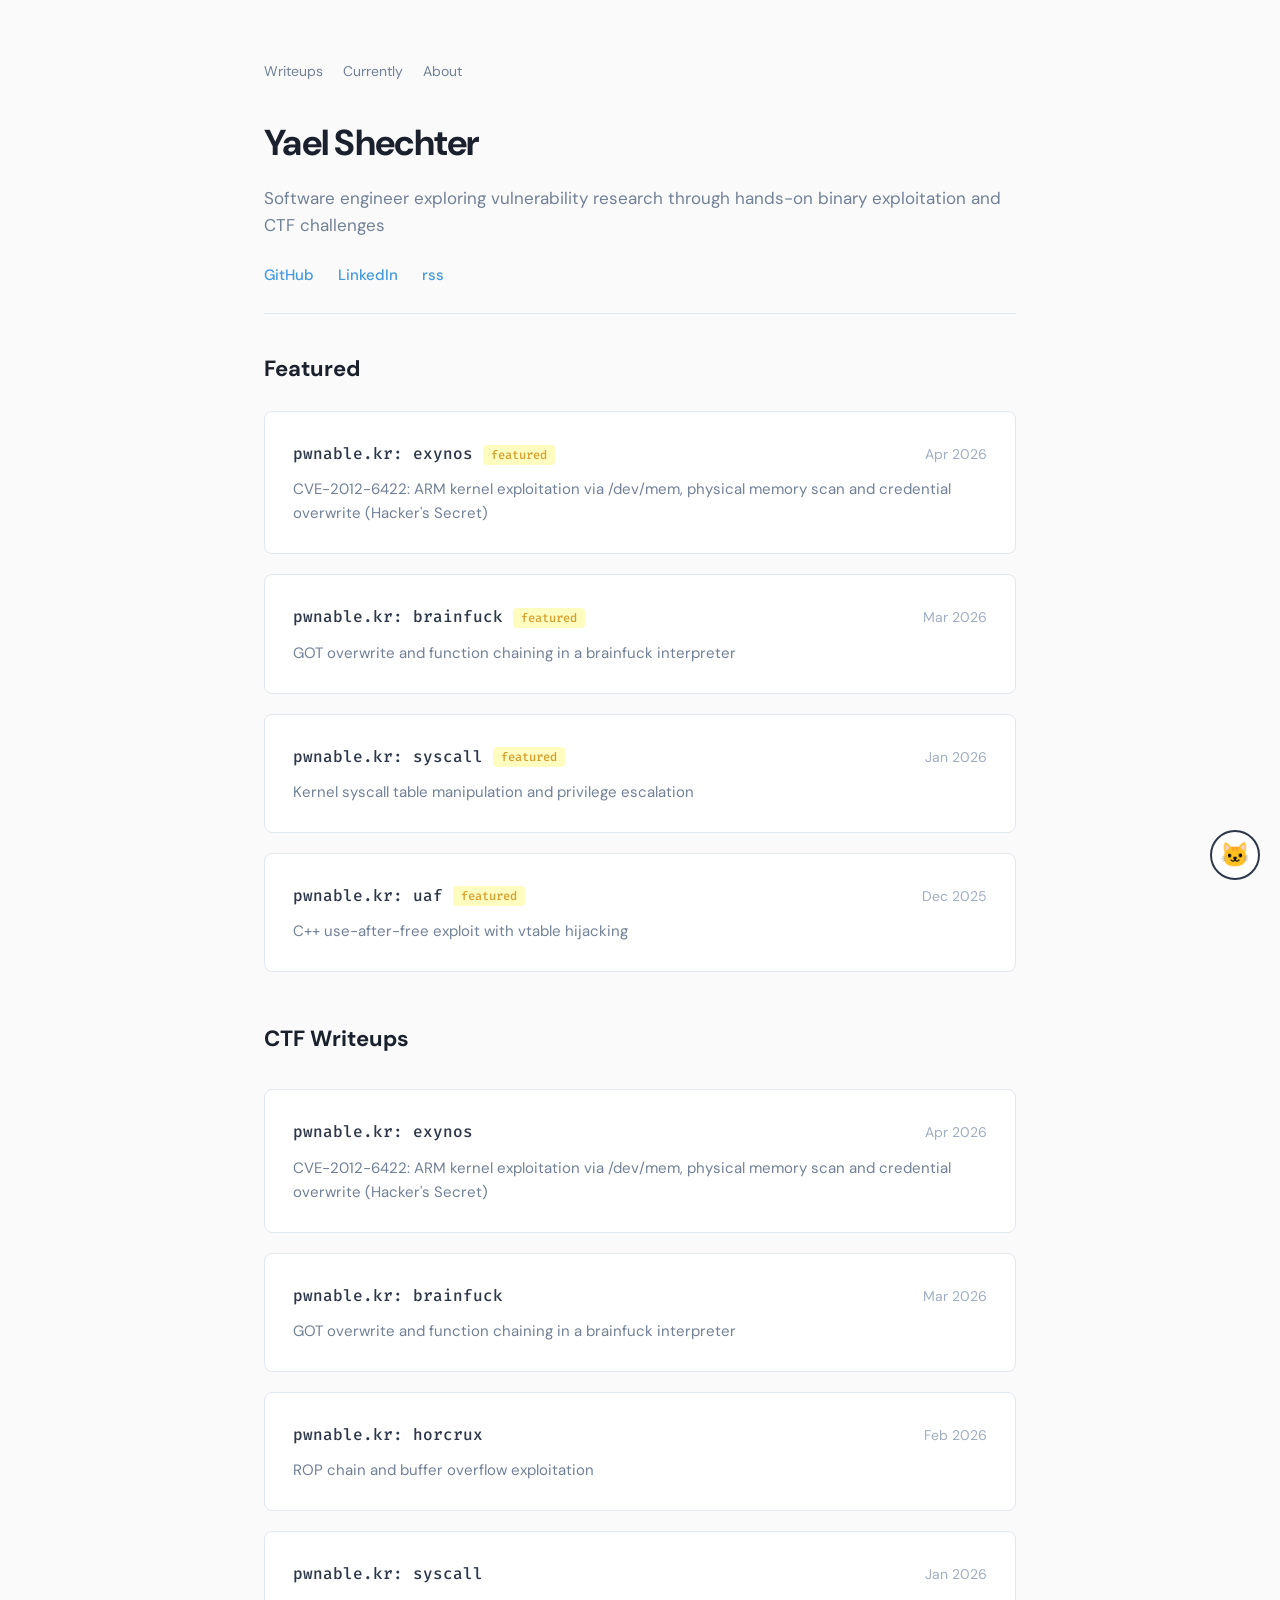
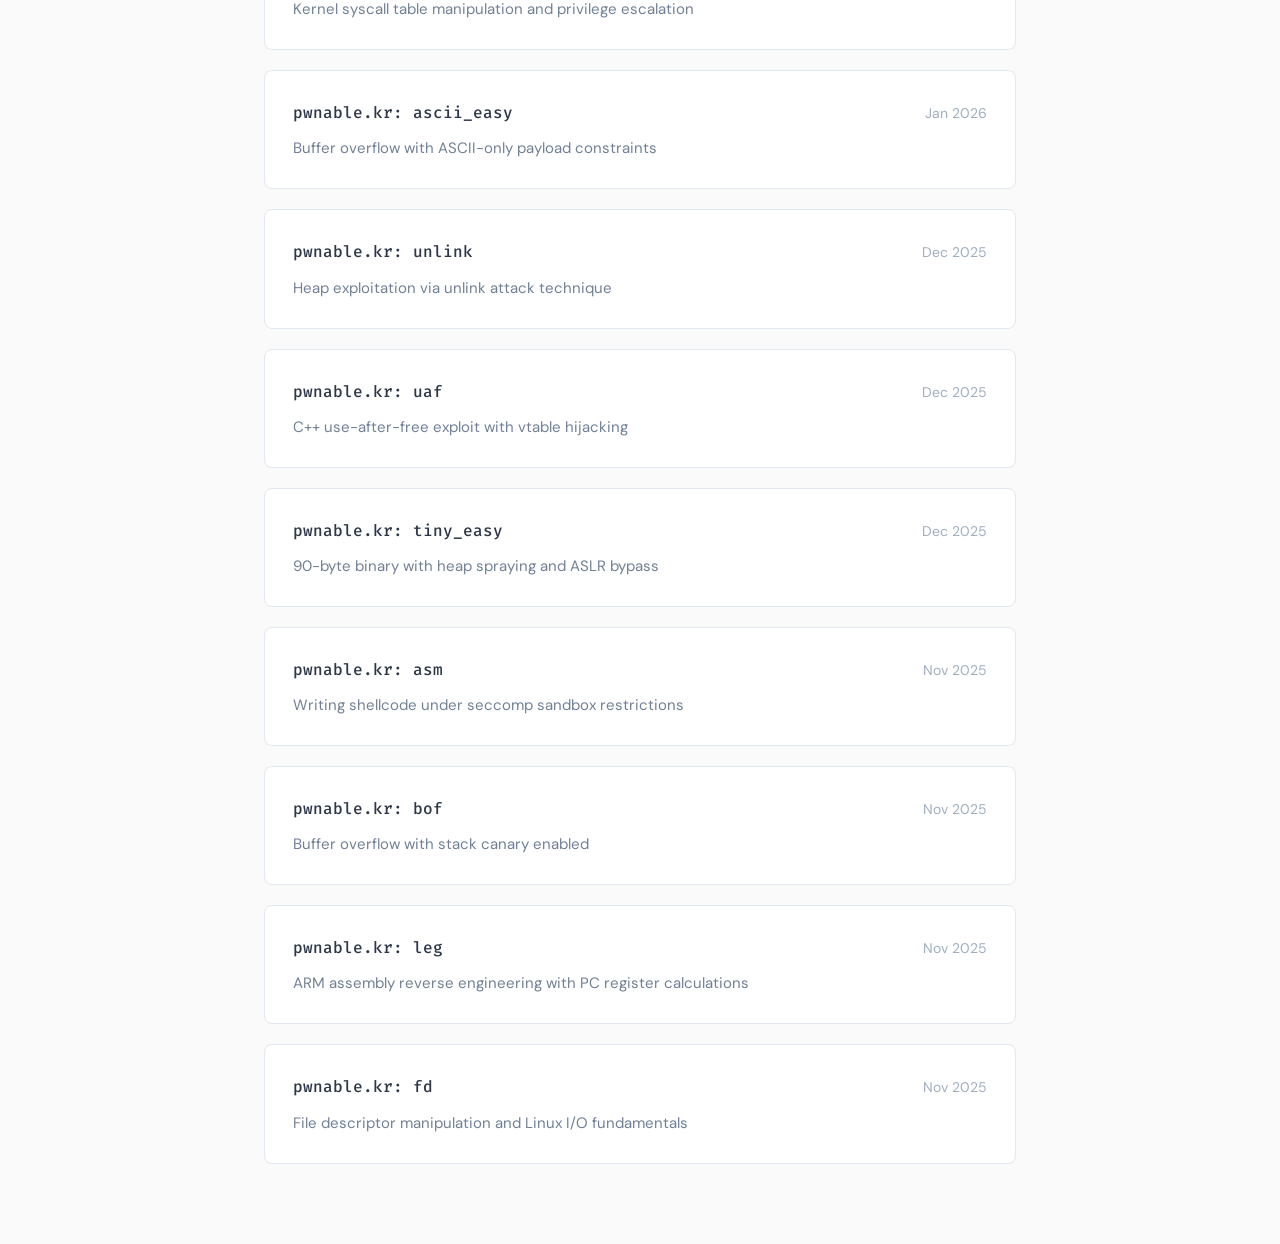
==== commit 569b0983: "inoreader" ====
--- a/index.html
+++ b/index.html
@@ -31,6 +31,7 @@
     <link href="https://fonts.googleapis.com/css2?family=DM+Sans:wght@400;500;700&family=Fira+Code:wght@400;500&display=swap" rel="stylesheet">
     <link rel="icon" type="image/svg+xml" href="/favicon.svg">
     <link rel="stylesheet" href="css/index.css">
+    <link rel="alternate" type="application/rss+xml" title="Yael Shechter | Security Research" href="/feed.xml">
 
     <script type="application/ld+json">
         {
@@ -70,6 +71,7 @@
         <div class="links">
             <a href="https://github.com/yaelshechter">GitHub</a>
             <a href="https://www.linkedin.com/in/yaelshechter/">LinkedIn</a>
+            <a href="https://www.inoreader.com/feed/https://yaelshechter.github.io/feed.xml">rss</a>
         </div>
     </header>
 
